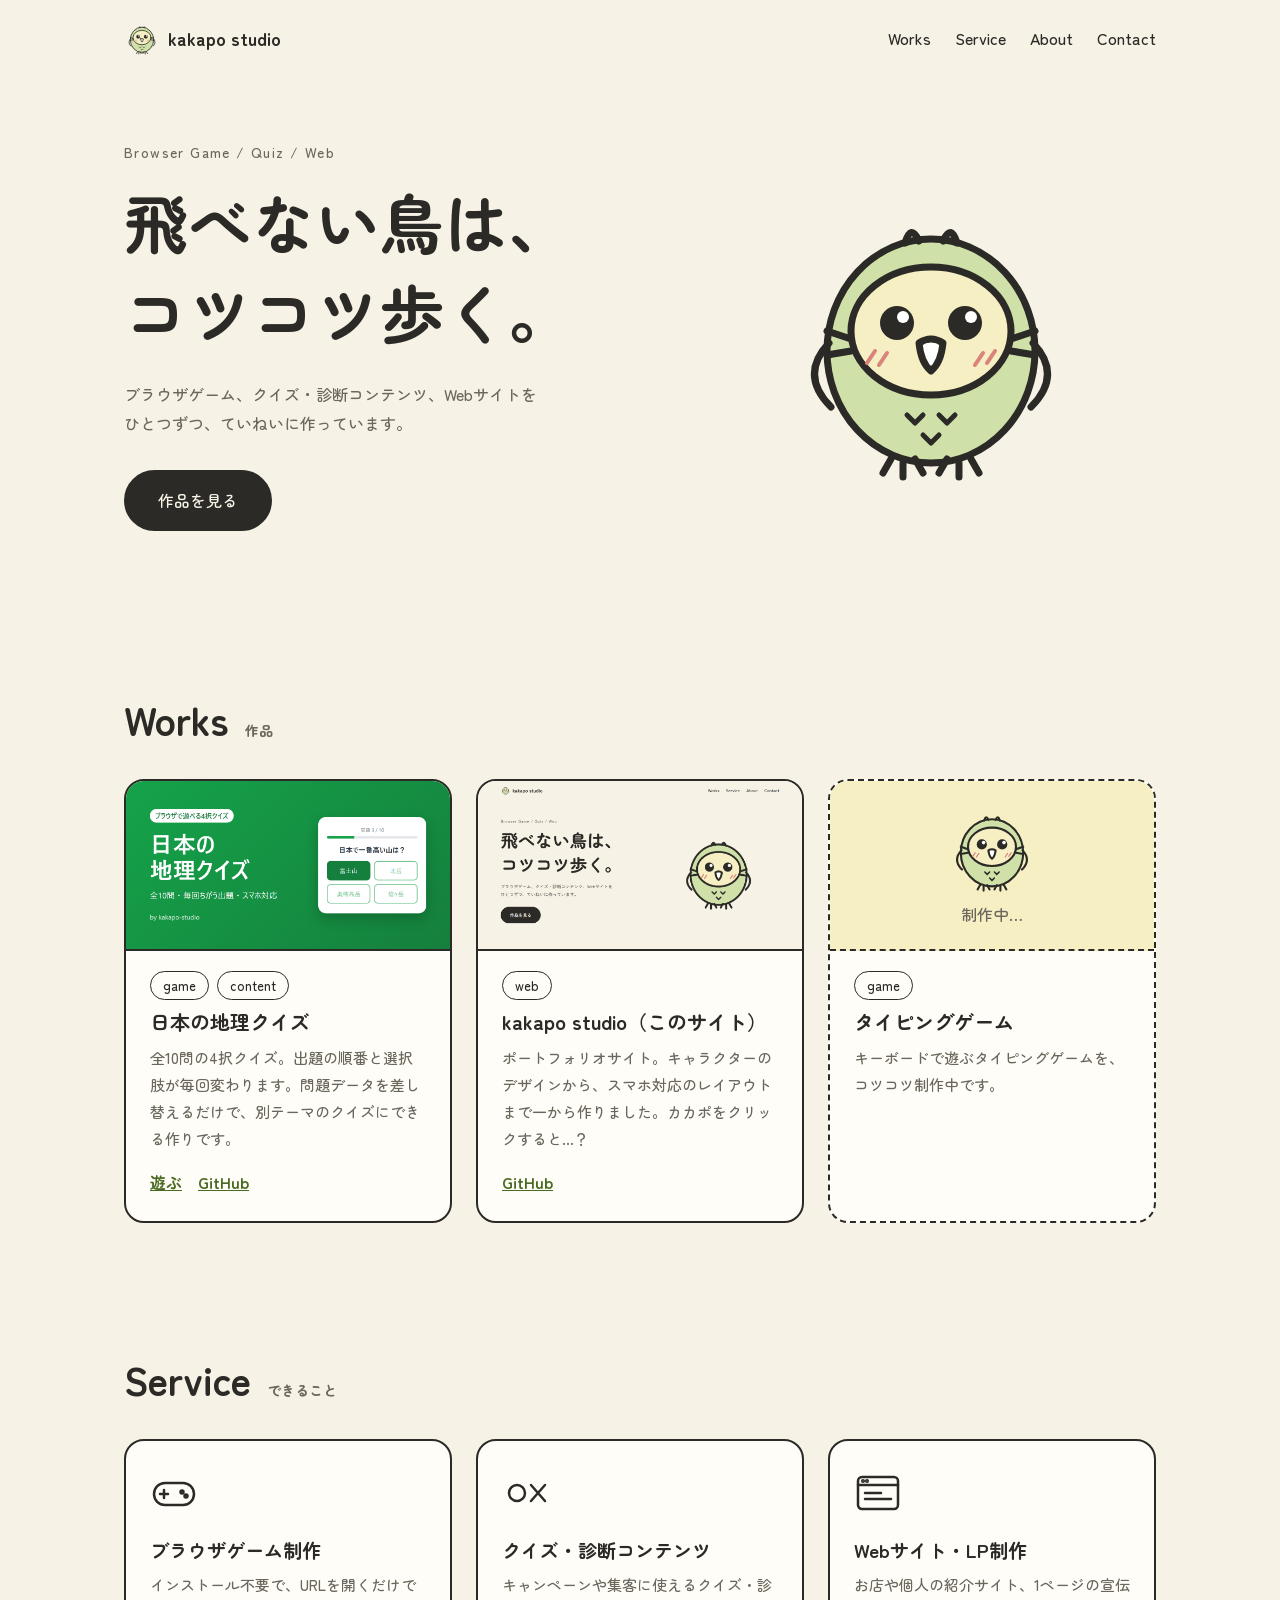
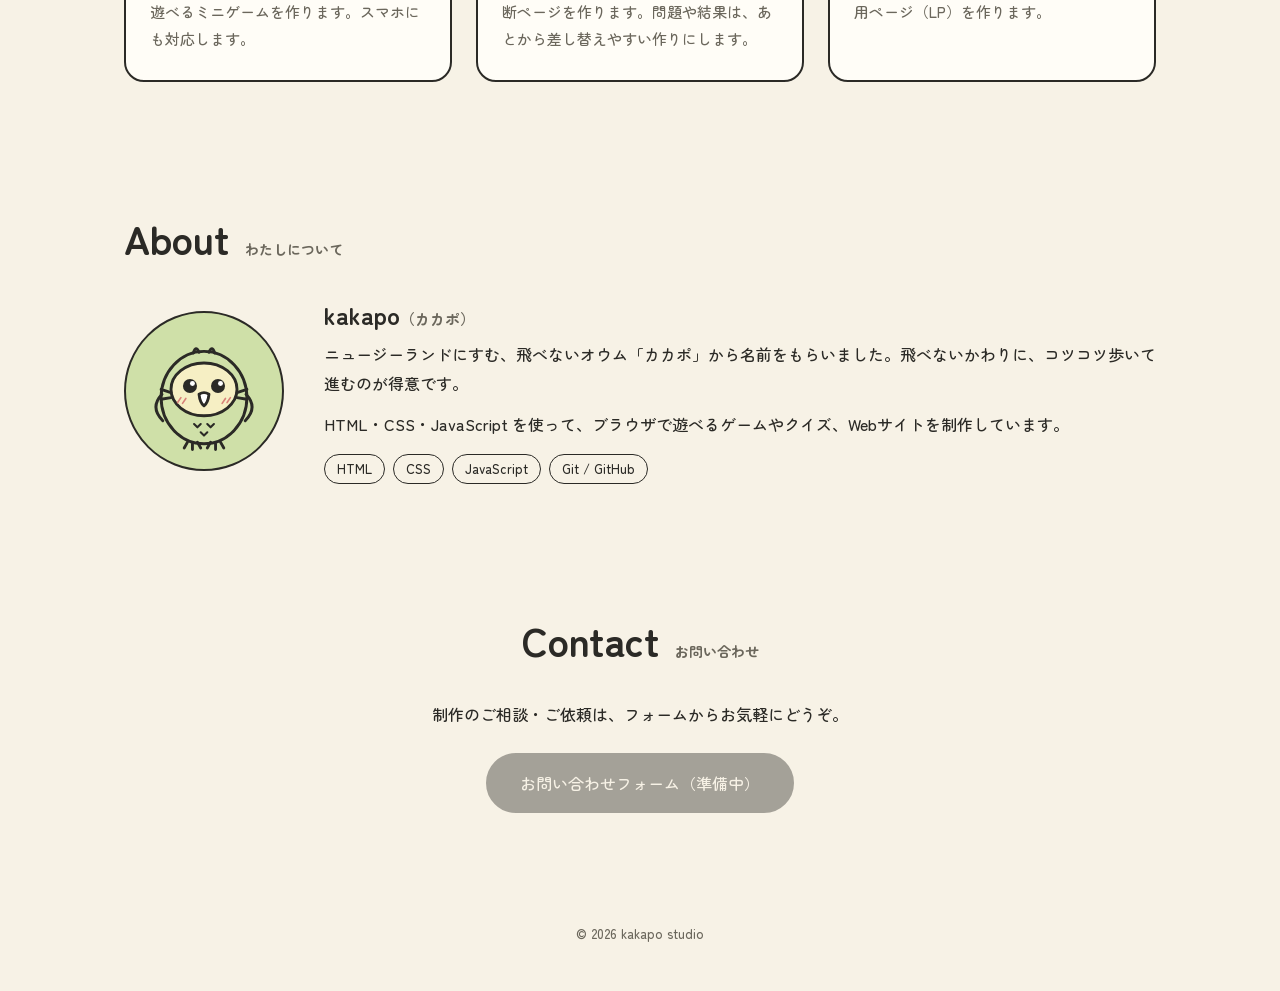
==== index.html @ b0adf8ca "ポートフォリオサイトを作成" ====
<!DOCTYPE html>
<html lang="ja">
<head>
  <meta charset="UTF-8">
  <meta name="viewport" content="width=device-width, initial-scale=1.0">
  <title>kakapo studio | ブラウザゲーム・クイズ・Webサイト制作</title>
  <meta name="description" content="飛べない鳥は、コツコツ歩く。ブラウザゲーム、クイズ・診断コンテンツ、Webサイトを制作する kakapo のポートフォリオです。">
  <link rel="icon" href="favicon.svg" type="image/svg+xml">

  <!-- フォント（Google Fonts・無料） -->
  <link rel="preconnect" href="https://fonts.googleapis.com">
  <link rel="preconnect" href="https://fonts.gstatic.com" crossorigin>
  <link href="https://fonts.googleapis.com/css2?family=Zen+Maru+Gothic:wght@500;700&display=swap" rel="stylesheet">

  <link rel="stylesheet" href="style.css">
</head>
<body>

  <!-- ===== ヘッダー ===== -->
  <header class="site-header">
    <a class="logo" href="#top">
      <img src="images/kakapo.svg" alt="" width="36" height="36">
      <span>kakapo studio</span>
    </a>
    <nav class="nav">
      <a href="#works">Works</a>
      <a href="#service">Service</a>
      <a href="#about">About</a>
      <a href="#contact">Contact</a>
    </nav>
  </header>

  <main>

    <!-- ===== トップ ===== -->
    <section class="hero" id="top">
      <div class="hero-text">
        <p class="hero-label">Browser Game / Quiz / Web</p>
        <h1>飛べない鳥は、<br>コツコツ歩く。</h1>
        <p class="hero-lead">ブラウザゲーム、クイズ・診断コンテンツ、Webサイトを<br class="pc-only">ひとつずつ、ていねいに作っています。</p>
        <a class="button" href="#works">作品を見る</a>
      </div>

      <div class="hero-kakapo">
        <p class="bubble" id="bubble" aria-live="polite"></p>
        <button class="kakapo-button" id="kakapo" type="button" aria-label="カカポをつつく">
          <svg viewBox="0 0 160 160" aria-hidden="true">
            <ellipse cx="80" cy="88" rx="52" ry="56" fill="#cfe0a8"/>
            <ellipse cx="80" cy="78" rx="40" ry="32" fill="#f6efc4"/>
            <path d="M74 84 Q80 80 86 84 Q85 94 80 98 Q75 94 74 84 Z" fill="#ffffff"/>
            <g fill="none" stroke="#2b2a26" stroke-width="3.5" stroke-linecap="round" stroke-linejoin="round">
              <path d="M60 142 l-4 7 M66 144 v7 M72 142 l4 7 M88 142 l-4 7 M94 144 v7 M100 142 l4 7"/>
              <ellipse cx="80" cy="88" rx="52" ry="56"/>
              <path d="M29 84 Q14 100 30 116 M131 84 Q146 100 130 116"/>
              <path d="M67 34 Q70 24 74 33 M86 33 Q90 24 93 34"/>
              <ellipse cx="80" cy="78" rx="40" ry="32"/>
              <path d="M40 82 L28 78 M40 88 L28 90 M120 82 L132 78 M120 88 L132 90"/>
              <path d="M74 84 Q80 80 86 84 Q85 94 80 98 Q75 94 74 84 Z"/>
              <path d="M68 120 l4 4 l4 -4 M84 120 l4 4 l4 -4 M76 130 l4 4 l4 -4" stroke-width="2.5"/>
              <path d="M48 94 l4 -6 M54 95 l4 -6 M102 95 l4 -6 M108 94 l4 -6" stroke="#d9837a" stroke-width="2"/>
            </g>
            <g class="eyes">
              <circle cx="63" cy="74" r="8.5" fill="#2b2a26"/>
              <circle cx="97" cy="74" r="8.5" fill="#2b2a26"/>
              <circle cx="66" cy="71" r="3" fill="#ffffff"/>
              <circle cx="100" cy="71" r="3" fill="#ffffff"/>
            </g>
          </svg>
        </button>
      </div>
    </section>

    <!-- ===== 作品 ===== -->
    <section class="section" id="works">
      <h2 class="section-title">Works<span>作品</span></h2>

      <div class="works-grid">

        <article class="work-card">
          <a class="work-thumb" href="https://kakapo-studio.github.io/quiz-game/">
            <img src="images/works/quiz-game.png" alt="日本の地理クイズの紹介画像" width="1200" height="630" loading="lazy">
          </a>
          <div class="work-body">
            <ul class="tags">
              <li>game</li>
              <li>content</li>
            </ul>
            <h3>日本の地理クイズ</h3>
            <p>全10問の4択クイズ。出題の順番と選択肢が毎回変わります。問題データを差し替えるだけで、別テーマのクイズにできる作りです。</p>
            <div class="work-links">
              <a href="https://kakapo-studio.github.io/quiz-game/">遊ぶ</a>
              <a href="https://github.com/kakapo-studio/quiz-game">GitHub</a>
            </div>
          </div>
        </article>

        <article class="work-card">
          <a class="work-thumb" href="#top">
            <img src="images/works/portfolio.png" alt="kakapo studio のトップページ" width="1200" height="630" loading="lazy">
          </a>
          <div class="work-body">
            <ul class="tags">
              <li>web</li>
            </ul>
            <h3>kakapo studio（このサイト）</h3>
            <p>ポートフォリオサイト。キャラクターのデザインから、スマホ対応のレイアウトまで一から作りました。カカポをクリックすると…？</p>
            <div class="work-links">
              <a href="https://github.com/kakapo-studio/kakapo-studio.github.io">GitHub</a>
            </div>
          </div>
        </article>

        <article class="work-card is-soon">
          <div class="work-thumb soon-thumb">
            <img src="images/kakapo.svg" alt="" width="96" height="96">
            <p>制作中…</p>
          </div>
          <div class="work-body">
            <ul class="tags">
              <li>game</li>
            </ul>
            <h3>タイピングゲーム</h3>
            <p>キーボードで遊ぶタイピングゲームを、コツコツ制作中です。</p>
          </div>
        </article>

      </div>
    </section>

    <!-- ===== できること ===== -->
    <section class="section" id="service">
      <h2 class="section-title">Service<span>できること</span></h2>

      <div class="service-grid">
        <div class="service-card">
          <svg class="service-icon" viewBox="0 0 48 48" aria-hidden="true">
            <rect x="4" y="14" width="40" height="22" rx="11"/>
            <path d="M14 21 v8 M10 25 h8"/>
            <circle cx="32" cy="23" r="1.5"/>
            <circle cx="36" cy="27" r="1.5"/>
          </svg>
          <h3>ブラウザゲーム制作</h3>
          <p>インストール不要で、URLを開くだけで遊べるミニゲームを作ります。スマホにも対応します。</p>
        </div>

        <div class="service-card">
          <svg class="service-icon" viewBox="0 0 48 48" aria-hidden="true">
            <circle cx="15" cy="24" r="8"/>
            <path d="M29 16 l14 16 M43 16 l-14 16"/>
          </svg>
          <h3>クイズ・診断コンテンツ</h3>
          <p>キャンペーンや集客に使えるクイズ・診断ページを作ります。問題や結果は、あとから差し替えやすい作りにします。</p>
        </div>

        <div class="service-card">
          <svg class="service-icon" viewBox="0 0 48 48" aria-hidden="true">
            <rect x="4" y="8" width="40" height="32" rx="4"/>
            <path d="M4 16 h40"/>
            <circle cx="9" cy="12" r="0.8"/>
            <circle cx="13" cy="12" r="0.8"/>
            <path d="M11 24 h16 M11 30 h26"/>
          </svg>
          <h3>Webサイト・LP制作</h3>
          <p>お店や個人の紹介サイト、1ページの宣伝用ページ（LP）を作ります。</p>
        </div>
      </div>
    </section>

    <!-- ===== 自己紹介 ===== -->
    <section class="section" id="about">
      <h2 class="section-title">About<span>わたしについて</span></h2>

      <div class="about">
        <img class="about-icon" src="images/kakapo.svg" alt="kakapo のアイコン" width="160" height="160">
        <div class="about-text">
          <h3>kakapo<span>（カカポ）</span></h3>
          <p>ニュージーランドにすむ、飛べないオウム「カカポ」から名前をもらいました。飛べないかわりに、コツコツ歩いて進むのが得意です。</p>
          <p>HTML・CSS・JavaScript を使って、ブラウザで遊べるゲームやクイズ、Webサイトを制作しています。</p>
          <ul class="skills">
            <li>HTML</li>
            <li>CSS</li>
            <li>JavaScript</li>
            <li>Git / GitHub</li>
          </ul>
        </div>
      </div>
    </section>

    <!-- ===== お問い合わせ ===== -->
    <section class="section contact" id="contact">
      <h2 class="section-title">Contact<span>お問い合わせ</span></h2>
      <p>制作のご相談・ご依頼は、フォームからお気軽にどうぞ。</p>
      <!-- Google フォームの URL ができたら、href="" の中に入れる -->
      <a class="button is-disabled" href="" aria-disabled="true">お問い合わせフォーム（準備中）</a>
    </section>

  </main>

  <footer class="site-footer">
    <p>&copy; 2026 kakapo studio</p>
  </footer>

  <script src="script.js"></script>
</body>
</html>
---- style.css ----
/* ===== 色やサイズの「変数」 ===== */
/* ここを変えると、サイト全体の色がまとめて変わります */
:root {
  --ink: #2b2a26;        /* 文字・線（カカポの線と同じ色） */
  --muted: #6b675c;      /* 少し薄い文字 */
  --bg: #f7f2e6;         /* 背景（生成り） */
  --card: #fffdf7;       /* カードの背景 */
  --green: #cfe0a8;      /* カカポの体の色 */
  --yellow: #f6efc4;     /* カカポの顔の色 */
  --accent: #4a6b22;     /* リンクなどに使う濃い苔色 */
  --radius: 20px;
}

/* ===== 全体の設定 ===== */
* {
  box-sizing: border-box;
}

html {
  scroll-behavior: smooth; /* ページ内リンクで、するっとスクロール */
}

body {
  margin: 0;
  background: var(--bg);
  color: var(--ink);
  font-family: "Zen Maru Gothic", "Yu Gothic UI", "Meiryo", sans-serif;
  font-weight: 500;
  line-height: 1.8;
}

img {
  max-width: 100%;
  height: auto;
}

a {
  color: inherit;
}

h1,
h2,
h3 {
  font-weight: 700;
  line-height: 1.4;
}

/* ===== ボタン ===== */
.button {
  display: inline-block;
  padding: 14px 32px;
  color: var(--bg);
  background: var(--ink);
  border: 2px solid var(--ink);
  border-radius: 999px;
  text-decoration: none;
  transition: transform 0.2s ease, background 0.2s ease, color 0.2s ease;
}

.button:hover {
  color: var(--ink);
  background: transparent;
  transform: translateY(-2px);
}

.button.is-disabled {
  pointer-events: none;
  opacity: 0.4;
}

/* ===== ヘッダー ===== */
.site-header {
  display: flex;
  justify-content: space-between;
  align-items: center;
  gap: 16px;
  max-width: 1080px;
  margin: 0 auto;
  padding: 20px 24px;
}

.logo {
  display: flex;
  align-items: center;
  gap: 8px;
  font-size: 18px;
  font-weight: 700;
  text-decoration: none;
}

.nav {
  display: flex;
  gap: 24px;
}

.nav a {
  text-decoration: none;
}

.nav a:hover {
  color: var(--accent);
  text-decoration: underline;
  text-underline-offset: 6px;
}

/* ===== トップ ===== */
.hero {
  display: grid;
  grid-template-columns: 1.2fr 1fr;
  align-items: center;
  gap: 40px;
  max-width: 1080px;
  margin: 0 auto;
  padding: 64px 24px 96px;
}

.hero-label {
  margin: 0 0 12px;
  font-size: 14px;
  letter-spacing: 0.1em;
  color: var(--muted);
}

.hero h1 {
  margin: 0 0 24px;
  font-size: clamp(36px, 6vw, 64px);
}

.hero-lead {
  margin: 0 0 32px;
  color: var(--muted);
}

.hero-kakapo {
  position: relative;
  display: flex;
  justify-content: center;
}

/* カカポのボタン（押せるけど、ボタンらしい見た目は消す） */
.kakapo-button {
  width: min(320px, 70vw);
  padding: 0;
  background: none;
  border: none;
  cursor: pointer;
  animation: float 3s ease-in-out infinite;
}

.kakapo-button svg {
  display: block;
  width: 100%;
  height: auto;
}

/* ゆらゆら浮かぶ動き */
@keyframes float {
  0%, 100% { transform: translateY(0); }
  50% { transform: translateY(-8px); }
}

/* まばたき */
.eyes {
  transform-box: fill-box;
  transform-origin: center;
  animation: blink 4s infinite;
}

@keyframes blink {
  0%, 94%, 100% { transform: scaleY(1); }
  97% { transform: scaleY(0.1); }
}

/* クリックしたときのジャンプ */
.kakapo-button.hop {
  animation: hop 0.5s ease;
}

@keyframes hop {
  0%, 100% { transform: translateY(0); }
  40% { transform: translateY(-28px) rotate(-4deg); }
}

/* ふきだし */
.bubble {
  position: absolute;
  top: -8px;
  right: 8%;
  margin: 0;
  padding: 8px 16px;
  background: var(--card);
  border: 2px solid var(--ink);
  border-radius: 999px;
  opacity: 0;
  transform: translateY(8px);
  transition: opacity 0.2s ease, transform 0.2s ease;
  pointer-events: none;
}

.bubble.show {
  opacity: 1;
  transform: translateY(0);
}

/* ===== セクション共通 ===== */
.section {
  max-width: 1080px;
  margin: 0 auto;
  padding: 64px 24px;
}

.section-title {
  display: flex;
  align-items: baseline;
  gap: 16px;
  margin: 0 0 32px;
  font-size: 40px;
}

.section-title span {
  font-size: 14px;
  color: var(--muted);
}

/* ===== 作品 ===== */
.works-grid {
  display: grid;
  grid-template-columns: repeat(auto-fill, minmax(300px, 1fr));
  gap: 24px;
}

.work-card {
  display: flex;
  flex-direction: column;
  overflow: hidden;
  background: var(--card);
  border: 2px solid var(--ink);
  border-radius: var(--radius);
}

.work-thumb {
  display: block;
  aspect-ratio: 1200 / 630;
  overflow: hidden;
  border-bottom: 2px solid var(--ink);
}

.work-thumb img {
  display: block;
  width: 100%;
  height: 100%;
  object-fit: cover;
  transition: transform 0.3s ease;
}

a.work-thumb:hover img {
  transform: scale(1.04);
}

.work-body {
  padding: 20px 24px 24px;
}

.work-body h3 {
  margin: 8px 0;
  font-size: 20px;
}

.work-body p {
  margin: 0 0 16px;
  font-size: 15px;
  color: var(--muted);
}

.tags,
.skills {
  display: flex;
  flex-wrap: wrap;
  gap: 8px;
  margin: 0;
  padding: 0;
  list-style: none;
}

.tags li,
.skills li {
  padding: 2px 12px;
  font-size: 13px;
  border: 1.5px solid var(--ink);
  border-radius: 999px;
}

.work-links {
  display: flex;
  gap: 16px;
}

.work-links a {
  color: var(--accent);
  font-weight: 700;
}

/* 制作中のカード */
.work-card.is-soon {
  border-style: dashed;
}

.soon-thumb {
  display: flex;
  flex-direction: column;
  justify-content: center;
  align-items: center;
  background: var(--yellow);
  border-bottom-style: dashed;
}

.soon-thumb img {
  width: 96px;
  height: 96px;
  animation: float 3s ease-in-out infinite;
}

.soon-thumb p {
  margin: 4px 0 0;
  color: var(--muted);
}

/* ===== できること ===== */
.service-grid {
  display: grid;
  grid-template-columns: repeat(auto-fit, minmax(240px, 1fr));
  gap: 24px;
}

.service-card {
  padding: 28px 24px;
  background: var(--card);
  border: 2px solid var(--ink);
  border-radius: var(--radius);
}

.service-icon {
  width: 48px;
  height: 48px;
  fill: none;
  stroke: var(--ink);
  stroke-width: 2.5;
  stroke-linecap: round;
  stroke-linejoin: round;
}

.service-card h3 {
  margin: 12px 0 8px;
  font-size: 19px;
}

.service-card p {
  margin: 0;
  font-size: 15px;
  color: var(--muted);
}

/* ===== 自己紹介 ===== */
.about {
  display: flex;
  align-items: center;
  gap: 40px;
}

.about-icon {
  flex-shrink: 0;
  width: 160px;
  height: 160px;
  padding: 12px;
  background: var(--green);
  border: 2px solid var(--ink);
  border-radius: 50%;
}

.about-text h3 {
  margin: 0 0 8px;
  font-size: 24px;
}

.about-text h3 span {
  font-size: 15px;
  color: var(--muted);
}

.about-text p {
  margin: 0 0 12px;
}

.skills {
  margin-top: 16px;
}

/* ===== お問い合わせ ===== */
.contact {
  text-align: center;
}

.contact .section-title {
  justify-content: center;
}

.contact p {
  margin: 0 0 24px;
}

/* ===== フッター ===== */
.site-footer {
  padding: 32px 24px;
  text-align: center;
  font-size: 13px;
  color: var(--muted);
}

/* ===== スマホ（幅 720px 以下）のとき ===== */
@media (max-width: 720px) {
  .site-header {
    flex-direction: column;
    gap: 8px;
  }

  .nav {
    gap: 20px;
    font-size: 15px;
  }

  .hero {
    grid-template-columns: 1fr;
    padding: 32px 24px 64px;
    text-align: center;
  }

  .hero-kakapo {
    order: -1; /* スマホではカカポを文字より上に */
  }

  .kakapo-button {
    width: min(200px, 55vw);
  }

  .pc-only {
    display: none;
  }

  .section-title {
    font-size: 32px;
  }

  .about {
    flex-direction: column;
    text-align: center;
  }

  .skills {
    justify-content: center;
  }
}

/* 動きを減らす設定の人には、アニメーションを止める */
@media (prefers-reduced-motion: reduce) {
  *,
  *::before,
  *::after {
    animation: none !important;
    transition: none !important;
  }

  html {
    scroll-behavior: auto;
  }
}
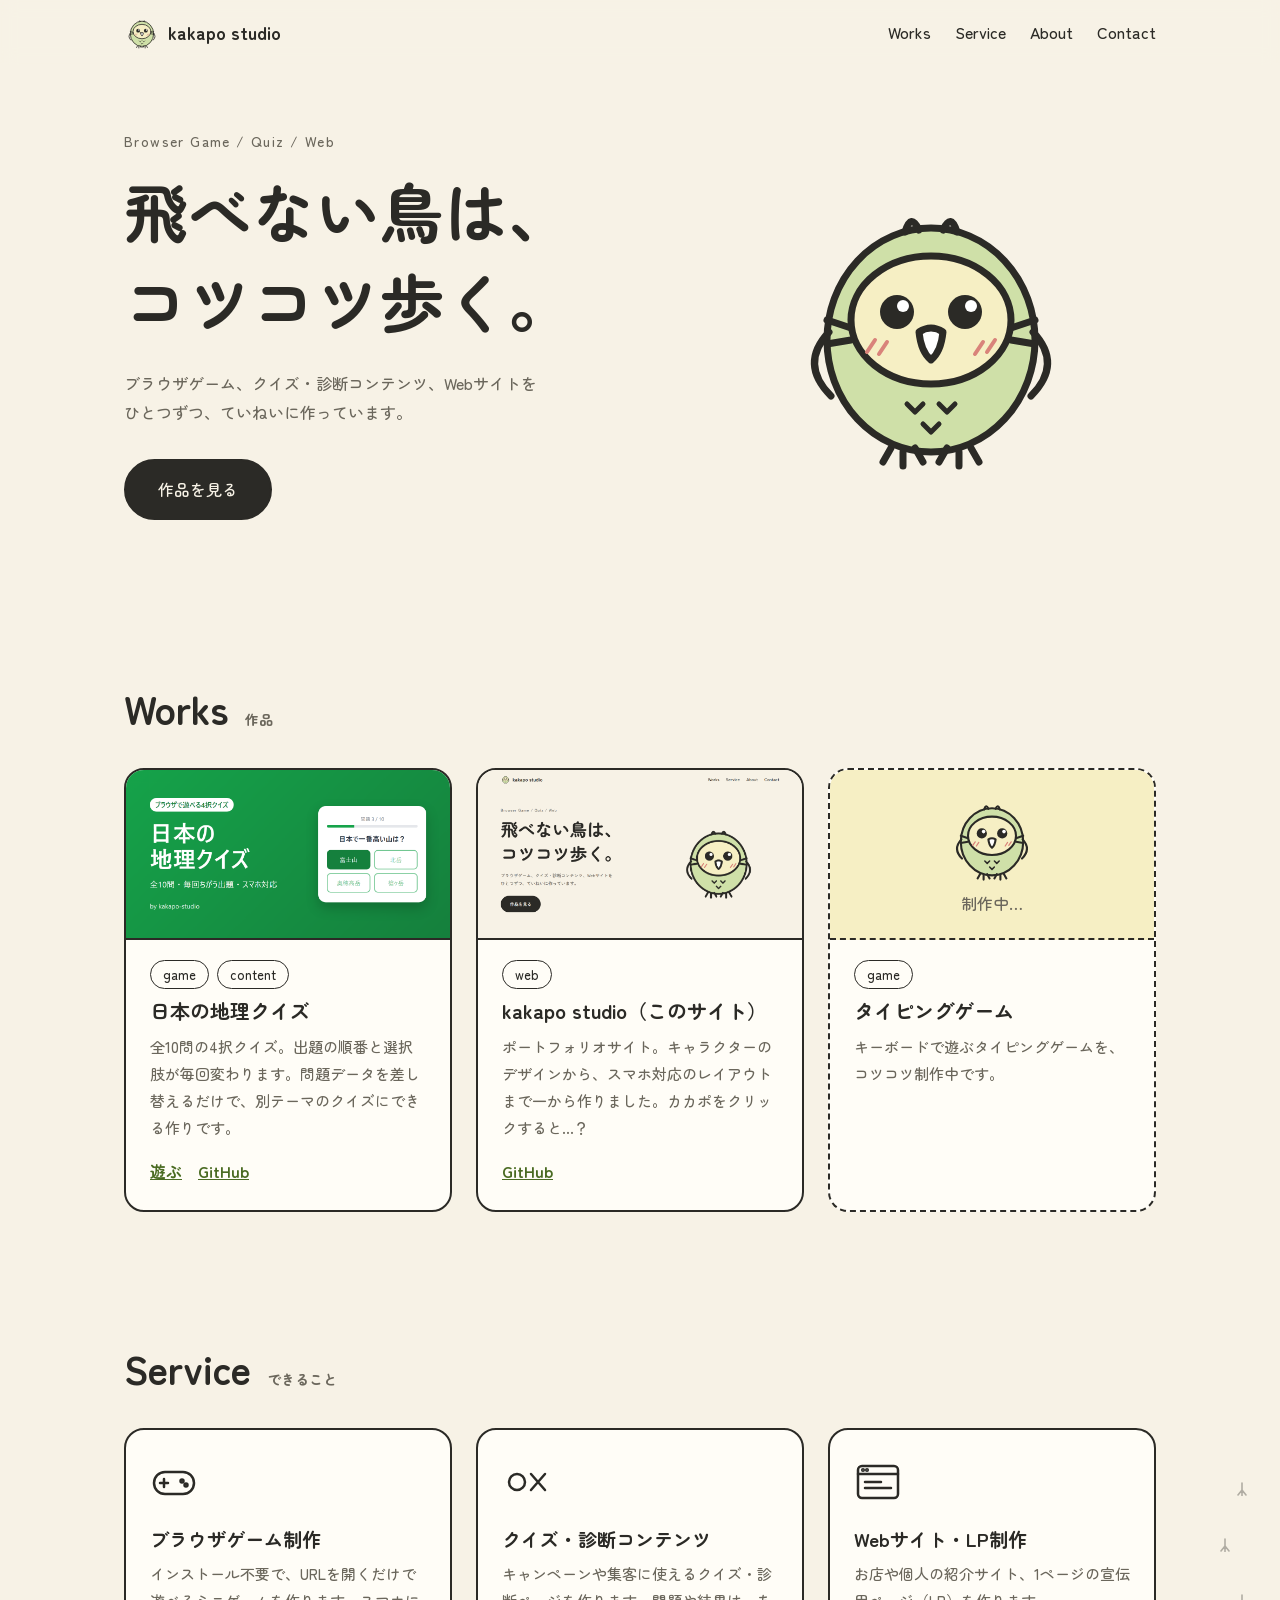
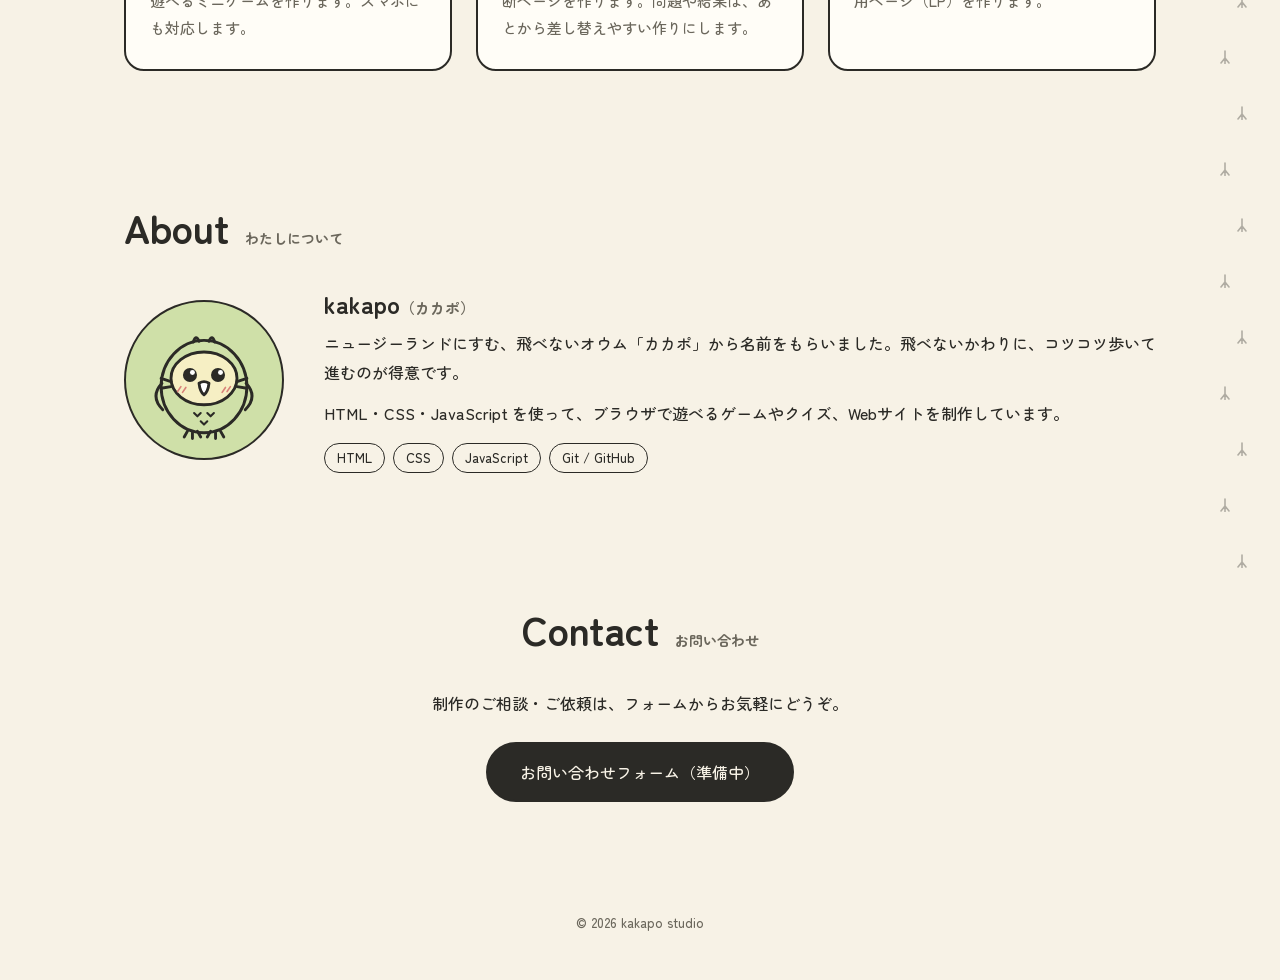
==== commit 34315842: "ポートフォリオサイトを作成" ====
--- a/index.html
+++ b/index.html
@@ -7,6 +7,14 @@
   <meta name="description" content="飛べない鳥は、コツコツ歩く。ブラウザゲーム、クイズ・診断コンテンツ、Webサイトを制作する kakapo のポートフォリオです。">
   <link rel="icon" href="favicon.svg" type="image/svg+xml">
 
+  <!-- OGP（SNSでURLを共有したときの表示） -->
+  <meta property="og:type" content="website">
+  <meta property="og:title" content="kakapo studio">
+  <meta property="og:description" content="飛べない鳥は、コツコツ歩く。ブラウザゲーム、クイズ・診断コンテンツ、Webサイトを制作しています。">
+  <meta property="og:url" content="https://kakapo-studio.github.io/">
+  <meta property="og:image" content="https://kakapo-studio.github.io/images/ogp.png">
+  <meta name="twitter:card" content="summary_large_image">
+
   <!-- フォント（Google Fonts・無料） -->
   <link rel="preconnect" href="https://fonts.googleapis.com">
   <link rel="preconnect" href="https://fonts.gstatic.com" crossorigin>
@@ -16,8 +24,8 @@
 </head>
 <body>
 
-  <!-- ===== ヘッダー ===== -->
-  <header class="site-header">
+  <!-- ===== ヘッダー（画面の上に固定） ===== -->
+  <header class="site-header" id="header">
     <a class="logo" href="#top">
       <img src="images/kakapo.svg" alt="" width="36" height="36">
       <span>kakapo studio</span>
@@ -71,12 +79,14 @@
     </section>
 
     <!-- ===== 作品 ===== -->
+    <!-- class="reveal" が付いたものは、スクロールで見えたときにふわっと現れる -->
+    <!-- style="--delay: 0.1s" は、現れるまでの待ち時間（時間差をつけるため） -->
     <section class="section" id="works">
-      <h2 class="section-title">Works<span>作品</span></h2>
+      <h2 class="section-title reveal">Works<span>作品</span></h2>
 
       <div class="works-grid">
 
-        <article class="work-card">
+        <article class="work-card reveal">
           <a class="work-thumb" href="https://kakapo-studio.github.io/quiz-game/">
             <img src="images/works/quiz-game.png" alt="日本の地理クイズの紹介画像" width="1200" height="630" loading="lazy">
           </a>
@@ -94,7 +104,7 @@
           </div>
         </article>
 
-        <article class="work-card">
+        <article class="work-card reveal" style="--delay: 0.1s">
           <a class="work-thumb" href="#top">
             <img src="images/works/portfolio.png" alt="kakapo studio のトップページ" width="1200" height="630" loading="lazy">
           </a>
@@ -110,7 +120,7 @@
           </div>
         </article>
 
-        <article class="work-card is-soon">
+        <article class="work-card is-soon reveal" style="--delay: 0.2s">
           <div class="work-thumb soon-thumb">
             <img src="images/kakapo.svg" alt="" width="96" height="96">
             <p>制作中…</p>
@@ -129,10 +139,10 @@
 
     <!-- ===== できること ===== -->
     <section class="section" id="service">
-      <h2 class="section-title">Service<span>できること</span></h2>
+      <h2 class="section-title reveal">Service<span>できること</span></h2>
 
       <div class="service-grid">
-        <div class="service-card">
+        <div class="service-card reveal">
           <svg class="service-icon" viewBox="0 0 48 48" aria-hidden="true">
             <rect x="4" y="14" width="40" height="22" rx="11"/>
             <path d="M14 21 v8 M10 25 h8"/>
@@ -143,7 +153,7 @@
           <p>インストール不要で、URLを開くだけで遊べるミニゲームを作ります。スマホにも対応します。</p>
         </div>
 
-        <div class="service-card">
+        <div class="service-card reveal" style="--delay: 0.1s">
           <svg class="service-icon" viewBox="0 0 48 48" aria-hidden="true">
             <circle cx="15" cy="24" r="8"/>
             <path d="M29 16 l14 16 M43 16 l-14 16"/>
@@ -152,7 +162,7 @@
           <p>キャンペーンや集客に使えるクイズ・診断ページを作ります。問題や結果は、あとから差し替えやすい作りにします。</p>
         </div>
 
-        <div class="service-card">
+        <div class="service-card reveal" style="--delay: 0.2s">
           <svg class="service-icon" viewBox="0 0 48 48" aria-hidden="true">
             <rect x="4" y="8" width="40" height="32" rx="4"/>
             <path d="M4 16 h40"/>
@@ -168,9 +178,9 @@
 
     <!-- ===== 自己紹介 ===== -->
     <section class="section" id="about">
-      <h2 class="section-title">About<span>わたしについて</span></h2>
-
-      <div class="about">
+      <h2 class="section-title reveal">About<span>わたしについて</span></h2>
+
+      <div class="about reveal">
         <img class="about-icon" src="images/kakapo.svg" alt="kakapo のアイコン" width="160" height="160">
         <div class="about-text">
           <h3>kakapo<span>（カカポ）</span></h3>
@@ -188,10 +198,10 @@
 
     <!-- ===== お問い合わせ ===== -->
     <section class="section contact" id="contact">
-      <h2 class="section-title">Contact<span>お問い合わせ</span></h2>
-      <p>制作のご相談・ご依頼は、フォームからお気軽にどうぞ。</p>
+      <h2 class="section-title reveal">Contact<span>お問い合わせ</span></h2>
+      <p class="reveal" style="--delay: 0.1s">制作のご相談・ご依頼は、フォームからお気軽にどうぞ。</p>
       <!-- Google フォームの URL ができたら、href="" の中に入れる -->
-      <a class="button is-disabled" href="" aria-disabled="true">お問い合わせフォーム（準備中）</a>
+      <a class="button is-disabled reveal" style="--delay: 0.2s" href="" aria-disabled="true">お問い合わせフォーム（準備中）</a>
     </section>
 
   </main>
@@ -200,6 +210,11 @@
     <p>&copy; 2026 kakapo studio</p>
   </footer>
 
+  <!-- ===== スクロールで歩くカカポと足跡（飾りなので読み上げない） ===== -->
+  <div class="walk-track" id="walkTrack" aria-hidden="true">
+    <img class="walker" id="walker" src="images/kakapo.svg" alt="" width="44" height="44">
+  </div>
+
   <script src="script.js"></script>
 </body>
 </html>
--- a/style.css
+++ b/style.css
@@ -9,6 +9,7 @@
   --yellow: #f6efc4;     /* カカポの顔の色 */
   --accent: #4a6b22;     /* リンクなどに使う濃い苔色 */
   --radius: 20px;
+  --ease: cubic-bezier(0.4, 0.4, 0, 1); /* 速く動き出して、ゆっくり止まる動き */
 }
 
 /* ===== 全体の設定 ===== */
@@ -21,6 +22,7 @@
 }
 
 body {
+  position: relative; /* 歩くカカポの通り道（walk-track）の基準にする */
   margin: 0;
   background: var(--bg);
   color: var(--ink);
@@ -68,15 +70,31 @@
   opacity: 0.4;
 }
 
-/* ===== ヘッダー ===== */
+/* ===== ヘッダー（画面の上に固定） ===== */
 .site-header {
+  position: sticky; /* スクロールしても、画面の上にくっついて残る */
+  top: 0;
+  z-index: 20;
   display: flex;
   justify-content: space-between;
   align-items: center;
   gap: 16px;
-  max-width: 1080px;
-  margin: 0 auto;
-  padding: 20px 24px;
+  /* 背景は画面いっぱい、中身は 1080px の幅にそろえる */
+  padding: 14px max(24px, calc((100% - 1080px) / 2 + 24px));
+  background: rgba(247, 242, 230, 0.85);
+  backdrop-filter: blur(8px); /* 後ろをすりガラスのようにぼかす */
+  border-bottom: 1.5px solid transparent;
+  transition: border-color 0.3s var(--ease);
+}
+
+/* 少しスクロールしたら、下に線を出す（JS で is-scrolled を付ける） */
+.site-header.is-scrolled {
+  border-bottom-color: var(--ink);
+}
+
+/* 固定ヘッダーに見出しが隠れないように、ジャンプ先を少し下にずらす */
+section {
+  scroll-margin-top: 72px;
 }
 
 .logo {
@@ -202,6 +220,45 @@
   transform: translateY(0);
 }
 
+/* ===== ページを開いたときに、トップが順番に現れる ===== */
+.hero-text > *,
+.hero-kakapo {
+  opacity: 0;
+  animation: fade-up 0.9s var(--ease) forwards;
+}
+
+.hero-text > :nth-child(1) { animation-delay: 0.1s; }
+.hero-text > :nth-child(2) { animation-delay: 0.25s; }
+.hero-text > :nth-child(3) { animation-delay: 0.4s; }
+.hero-text > :nth-child(4) { animation-delay: 0.55s; }
+.hero-kakapo { animation-delay: 0.7s; }
+
+@keyframes fade-up {
+  from {
+    opacity: 0;
+    transform: translateY(24px);
+  }
+  to {
+    opacity: 1;
+    transform: translateY(0);
+  }
+}
+
+/* ===== スクロールで、ふわっと現れる ===== */
+/* 最初は透明で少し下。JS が is-visible を付けると、元の位置に現れる */
+.reveal {
+  opacity: 0;
+  transform: translateY(32px);
+  transition:
+    opacity 0.8s var(--ease) var(--delay, 0s),
+    transform 0.8s var(--ease) var(--delay, 0s);
+}
+
+.reveal.is-visible {
+  opacity: 1;
+  transform: translateY(0);
+}
+
 /* ===== セクション共通 ===== */
 .section {
   max-width: 1080px;
@@ -416,16 +473,86 @@
   color: var(--muted);
 }
 
+/* ===== スクロールで歩くカカポと足跡 ===== */
+/* ページの右はしに、上から下まで続く「通り道」 */
+.walk-track {
+  position: absolute;
+  top: 0;
+  bottom: 0;
+  right: 24px;
+  width: 44px;
+  z-index: 10;
+  pointer-events: none; /* クリックのじゃまをしない */
+}
+
+.walker {
+  position: absolute;
+  left: 0;
+  width: 44px;
+  height: 44px;
+  opacity: 0;
+  transition: opacity 0.4s var(--ease);
+}
+
+/* トップ画面を過ぎたら出てくる */
+.walker.is-out {
+  opacity: 1;
+}
+
+/* スクロールしている間だけ、よちよち左右にゆれる */
+.walker.is-walking {
+  animation: waddle 0.36s ease-in-out infinite;
+}
+
+@keyframes waddle {
+  0%, 100% { transform: rotate(-8deg); }
+  50% { transform: rotate(8deg); }
+}
+
+/* 足跡（JS で1つずつ置いていく） */
+.footprint {
+  position: absolute;
+  width: 12px;
+  height: 14px;
+  animation: footprint-in 0.4s var(--ease);
+}
+
+@keyframes footprint-in {
+  from {
+    opacity: 0;
+    transform: scale(0.4);
+  }
+}
+
+/* ===== 右の余白が狭い画面（幅 1180px 以下）のとき ===== */
+/* カカポを小さくして、画面の右はしに「カカポ専用の通り道」を空ける */
+@media (max-width: 1180px) {
+  .walk-track {
+    right: 4px;
+    width: 28px;
+  }
+
+  .walker {
+    width: 28px;
+    height: 28px;
+  }
+
+  /* 左右の余白を広げて、カードが通り道にかからないようにする */
+  .section {
+    padding-left: 40px;
+    padding-right: 40px;
+  }
+}
+
 /* ===== スマホ（幅 720px 以下）のとき ===== */
 @media (max-width: 720px) {
   .site-header {
-    flex-direction: column;
-    gap: 8px;
+    padding: 10px 16px;
   }
 
   .nav {
-    gap: 20px;
-    font-size: 15px;
+    gap: 14px;
+    font-size: 14px;
   }
 
   .hero {
@@ -457,6 +584,14 @@
 
   .skills {
     justify-content: center;
+  }
+}
+
+/* ===== とても狭いスマホ（幅 480px 以下）のとき ===== */
+@media (max-width: 480px) {
+  /* ロゴの文字を隠して、カカポのアイコンだけにする（メニューを1行に収めるため） */
+  .logo span {
+    display: none;
   }
 }
 
@@ -472,4 +607,17 @@
   html {
     scroll-behavior: auto;
   }
-}
+
+  /* 最初から全部見えている状態にする */
+  .hero-text > *,
+  .hero-kakapo,
+  .reveal {
+    opacity: 1;
+    transform: none;
+  }
+
+  /* 歩くカカポは出さない */
+  .walk-track {
+    display: none;
+  }
+}
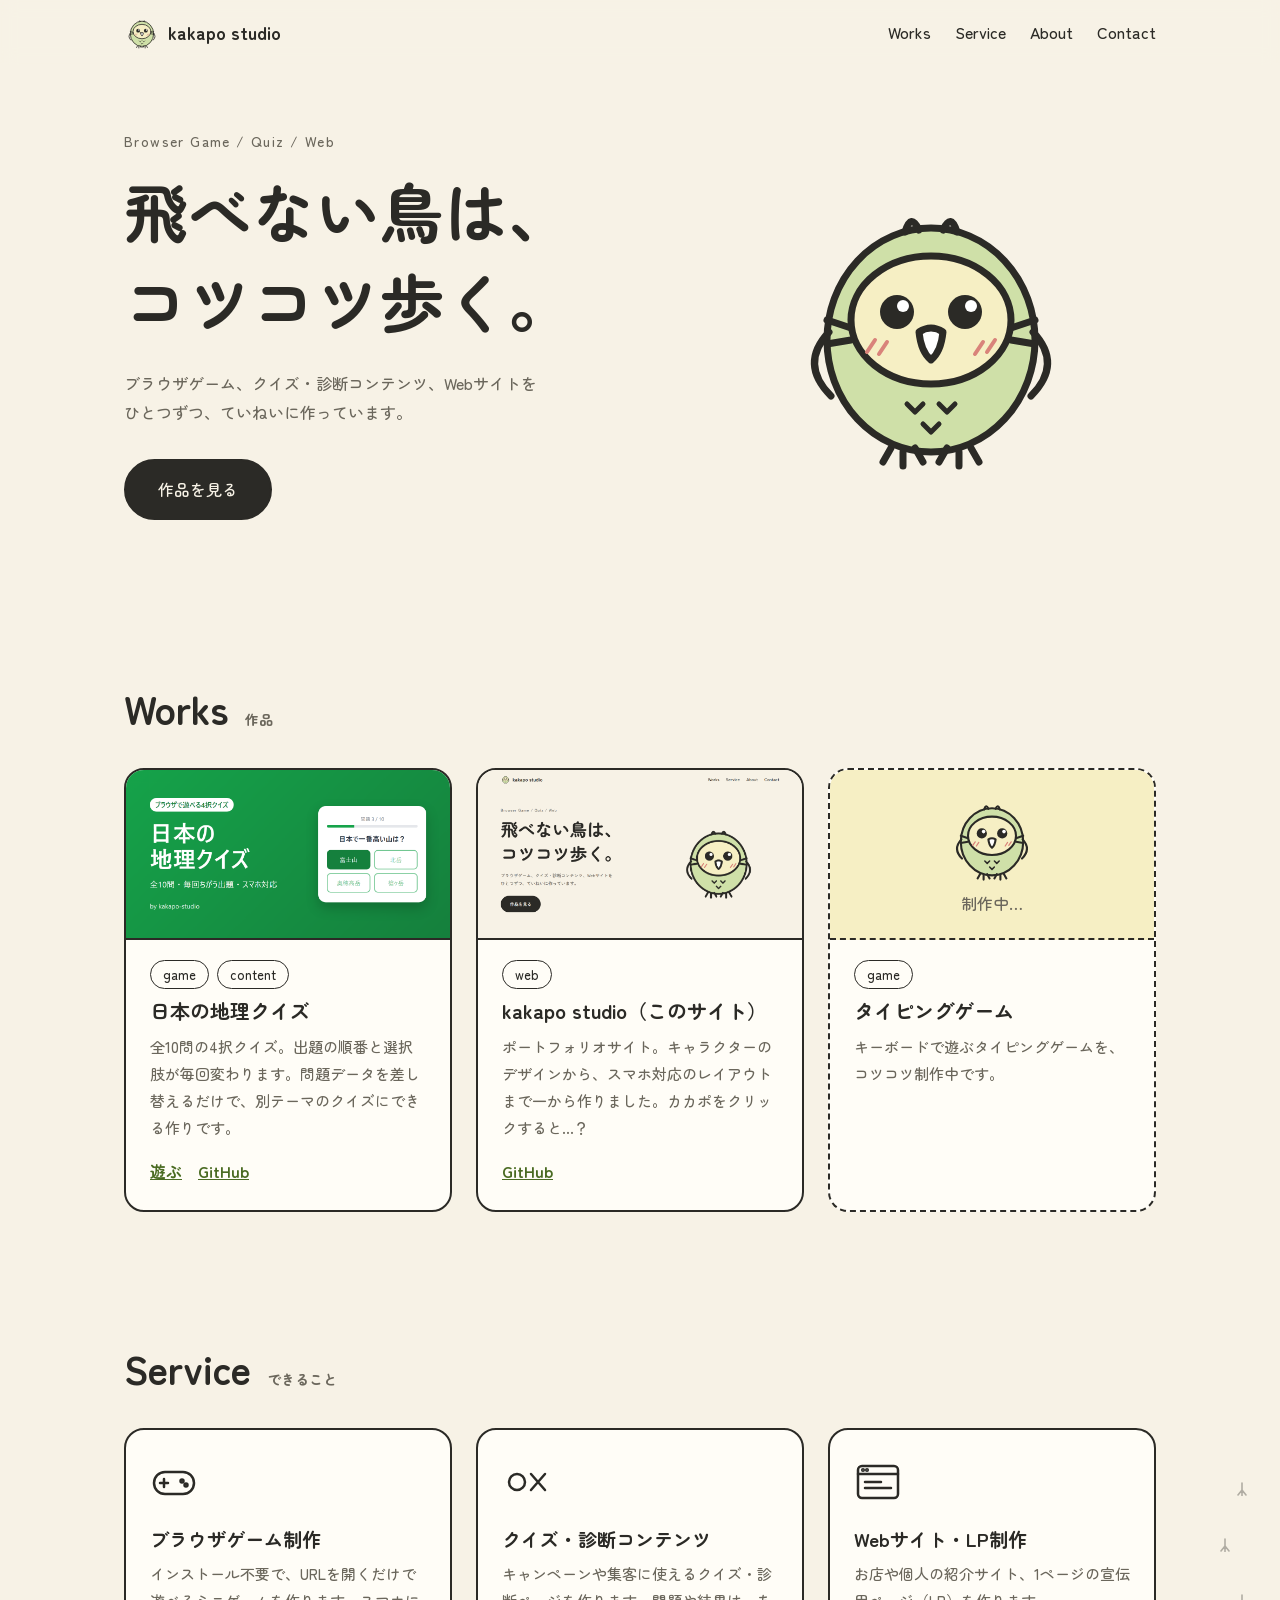
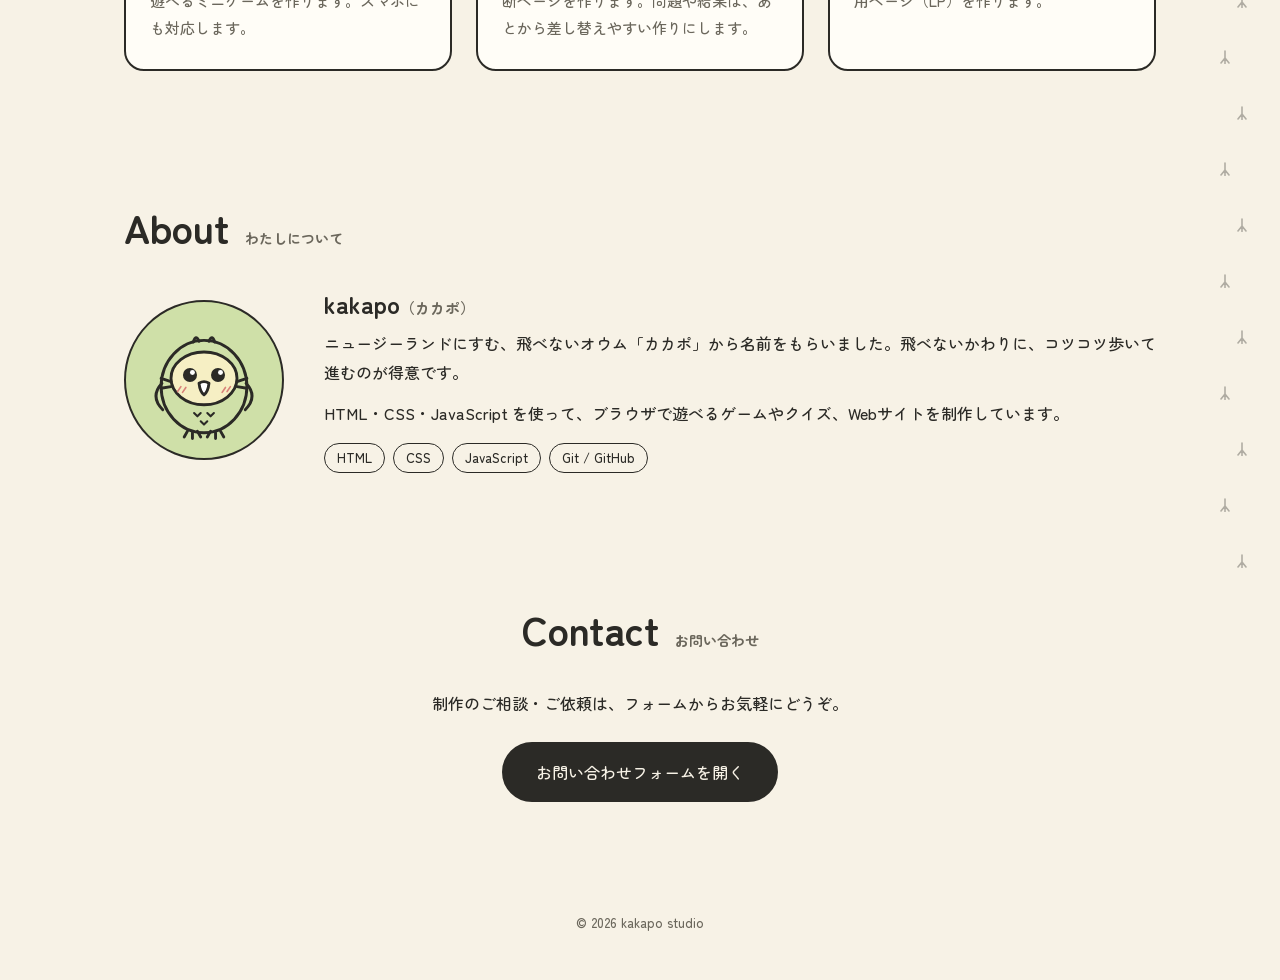
==== commit ea91df8f: "お問い合わせフォームをつなぐ" ====
--- a/index.html
+++ b/index.html
@@ -200,8 +200,8 @@
     <section class="section contact" id="contact">
       <h2 class="section-title reveal">Contact<span>お問い合わせ</span></h2>
       <p class="reveal" style="--delay: 0.1s">制作のご相談・ご依頼は、フォームからお気軽にどうぞ。</p>
-      <!-- Google フォームの URL ができたら、href="" の中に入れる -->
-      <a class="button is-disabled reveal" style="--delay: 0.2s" href="" aria-disabled="true">お問い合わせフォーム（準備中）</a>
+      <!-- target="_blank" で新しいタブで開く。rel="noopener" は安全のためのお決まり -->
+      <a class="button reveal" style="--delay: 0.2s" href="https://forms.gle/rDB3H1WMaL1Q8ucB8" target="_blank" rel="noopener">お問い合わせフォームを開く</a>
     </section>
 
   </main>
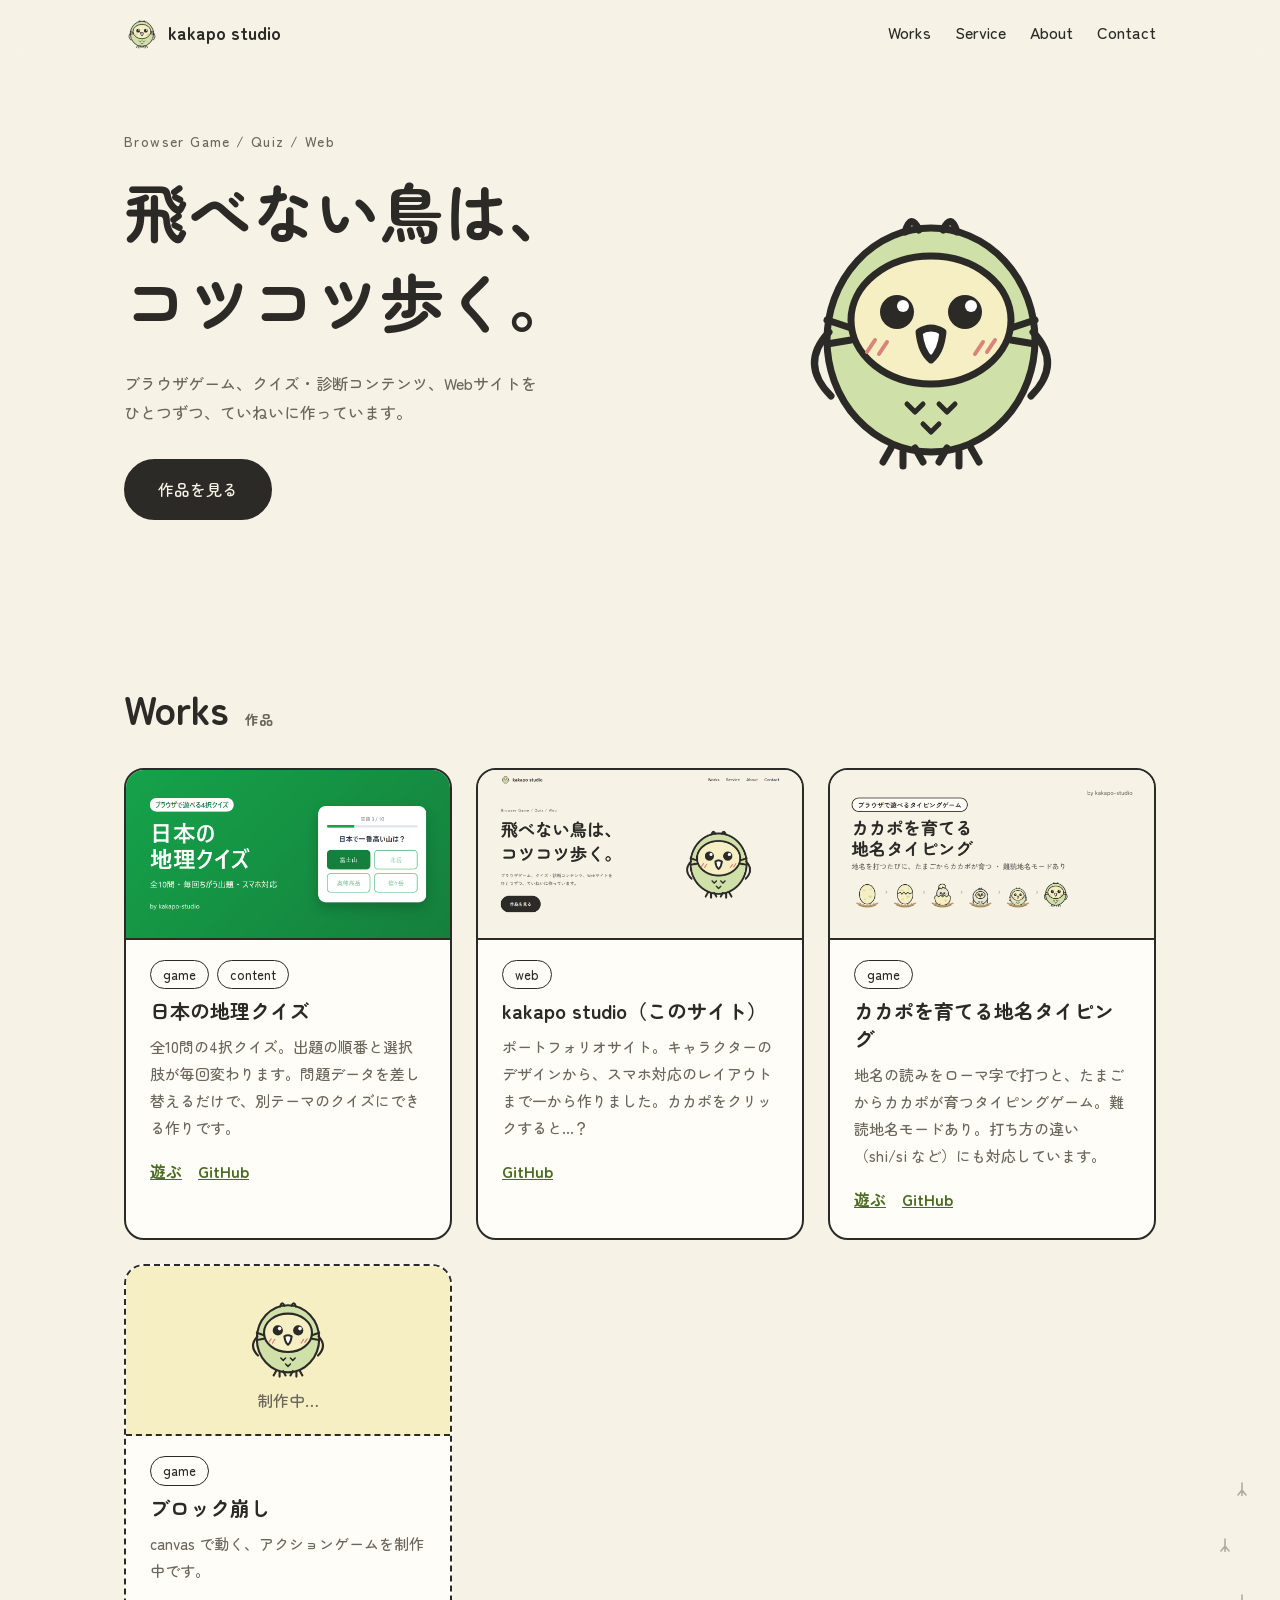
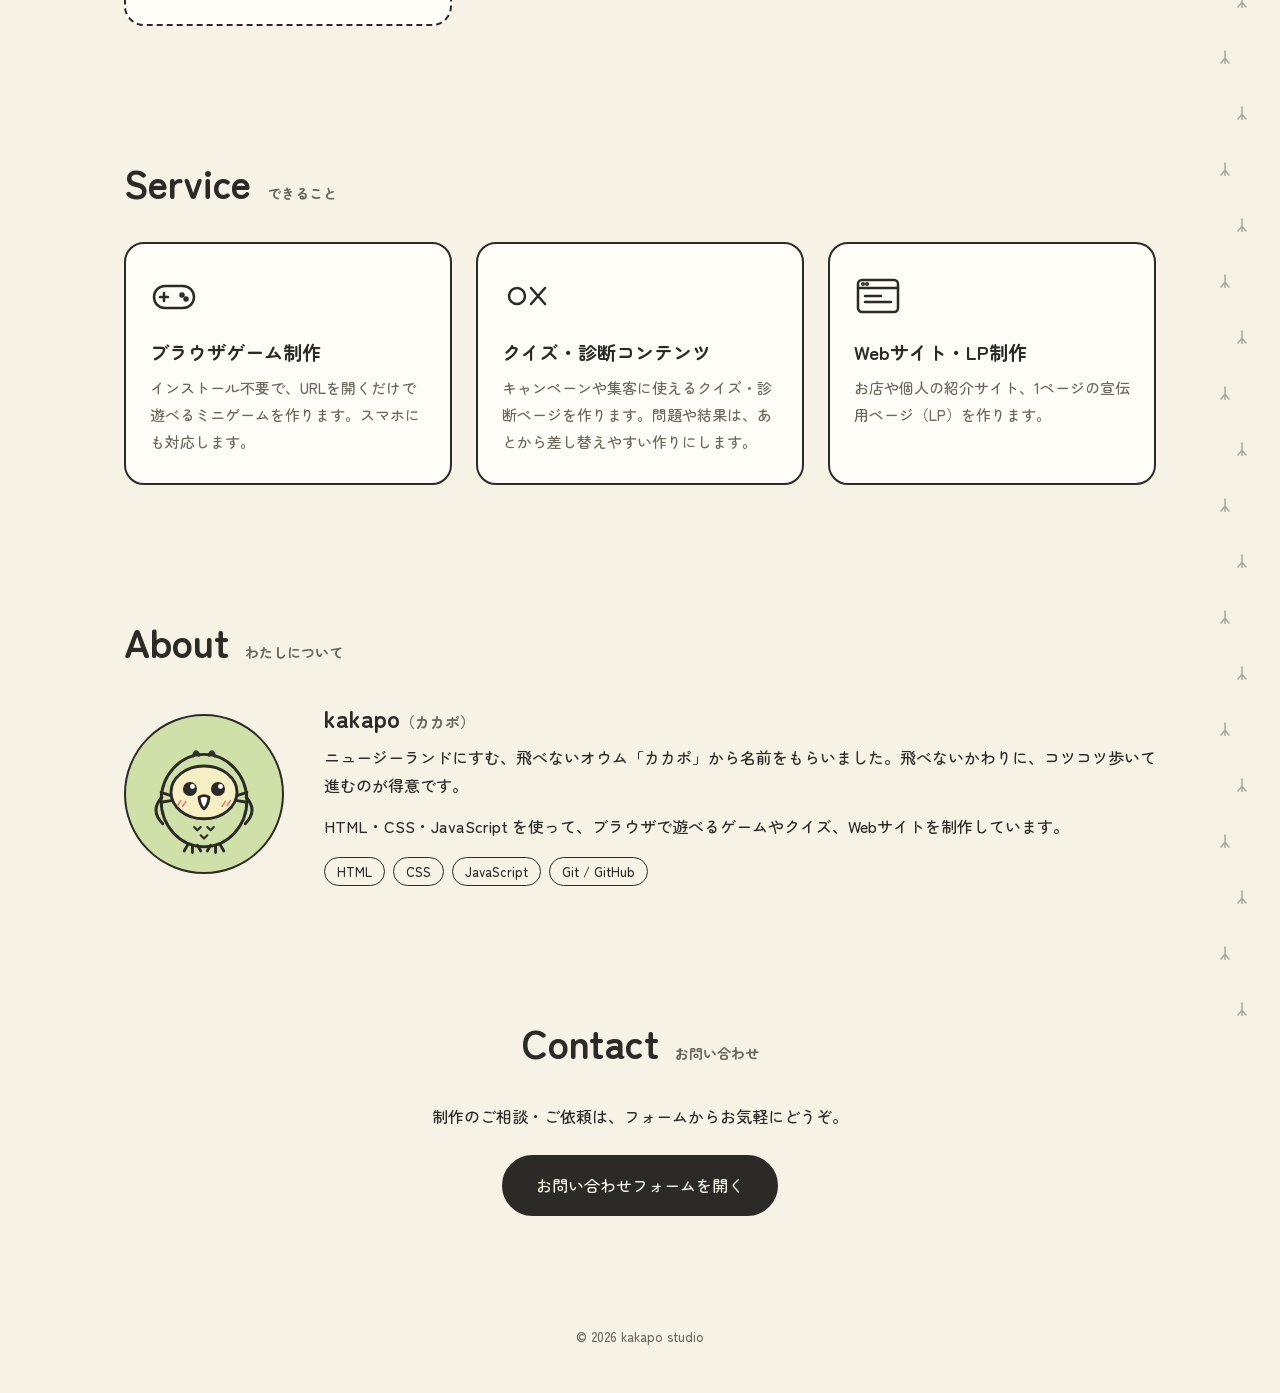
==== commit bfe88f1f: "タイピングゲームを作品に追加" ====
--- a/index.html
+++ b/index.html
@@ -120,7 +120,24 @@
           </div>
         </article>
 
-        <article class="work-card is-soon reveal" style="--delay: 0.2s">
+        <article class="work-card reveal" style="--delay: 0.2s">
+          <a class="work-thumb" href="https://kakapo-studio.github.io/typing-game/">
+            <img src="images/works/typing-game.png" alt="カカポを育てる地名タイピングの紹介画像" width="1200" height="630" loading="lazy">
+          </a>
+          <div class="work-body">
+            <ul class="tags">
+              <li>game</li>
+            </ul>
+            <h3>カカポを育てる地名タイピング</h3>
+            <p>地名の読みをローマ字で打つと、たまごからカカポが育つタイピングゲーム。難読地名モードあり。打ち方の違い（shi/si など）にも対応しています。</p>
+            <div class="work-links">
+              <a href="https://kakapo-studio.github.io/typing-game/">遊ぶ</a>
+              <a href="https://github.com/kakapo-studio/typing-game">GitHub</a>
+            </div>
+          </div>
+        </article>
+
+        <article class="work-card is-soon reveal" style="--delay: 0.3s">
           <div class="work-thumb soon-thumb">
             <img src="images/kakapo.svg" alt="" width="96" height="96">
             <p>制作中…</p>
@@ -129,8 +146,8 @@
             <ul class="tags">
               <li>game</li>
             </ul>
-            <h3>タイピングゲーム</h3>
-            <p>キーボードで遊ぶタイピングゲームを、コツコツ制作中です。</p>
+            <h3>ブロック崩し</h3>
+            <p>canvas で動く、アクションゲームを制作中です。</p>
           </div>
         </article>
 
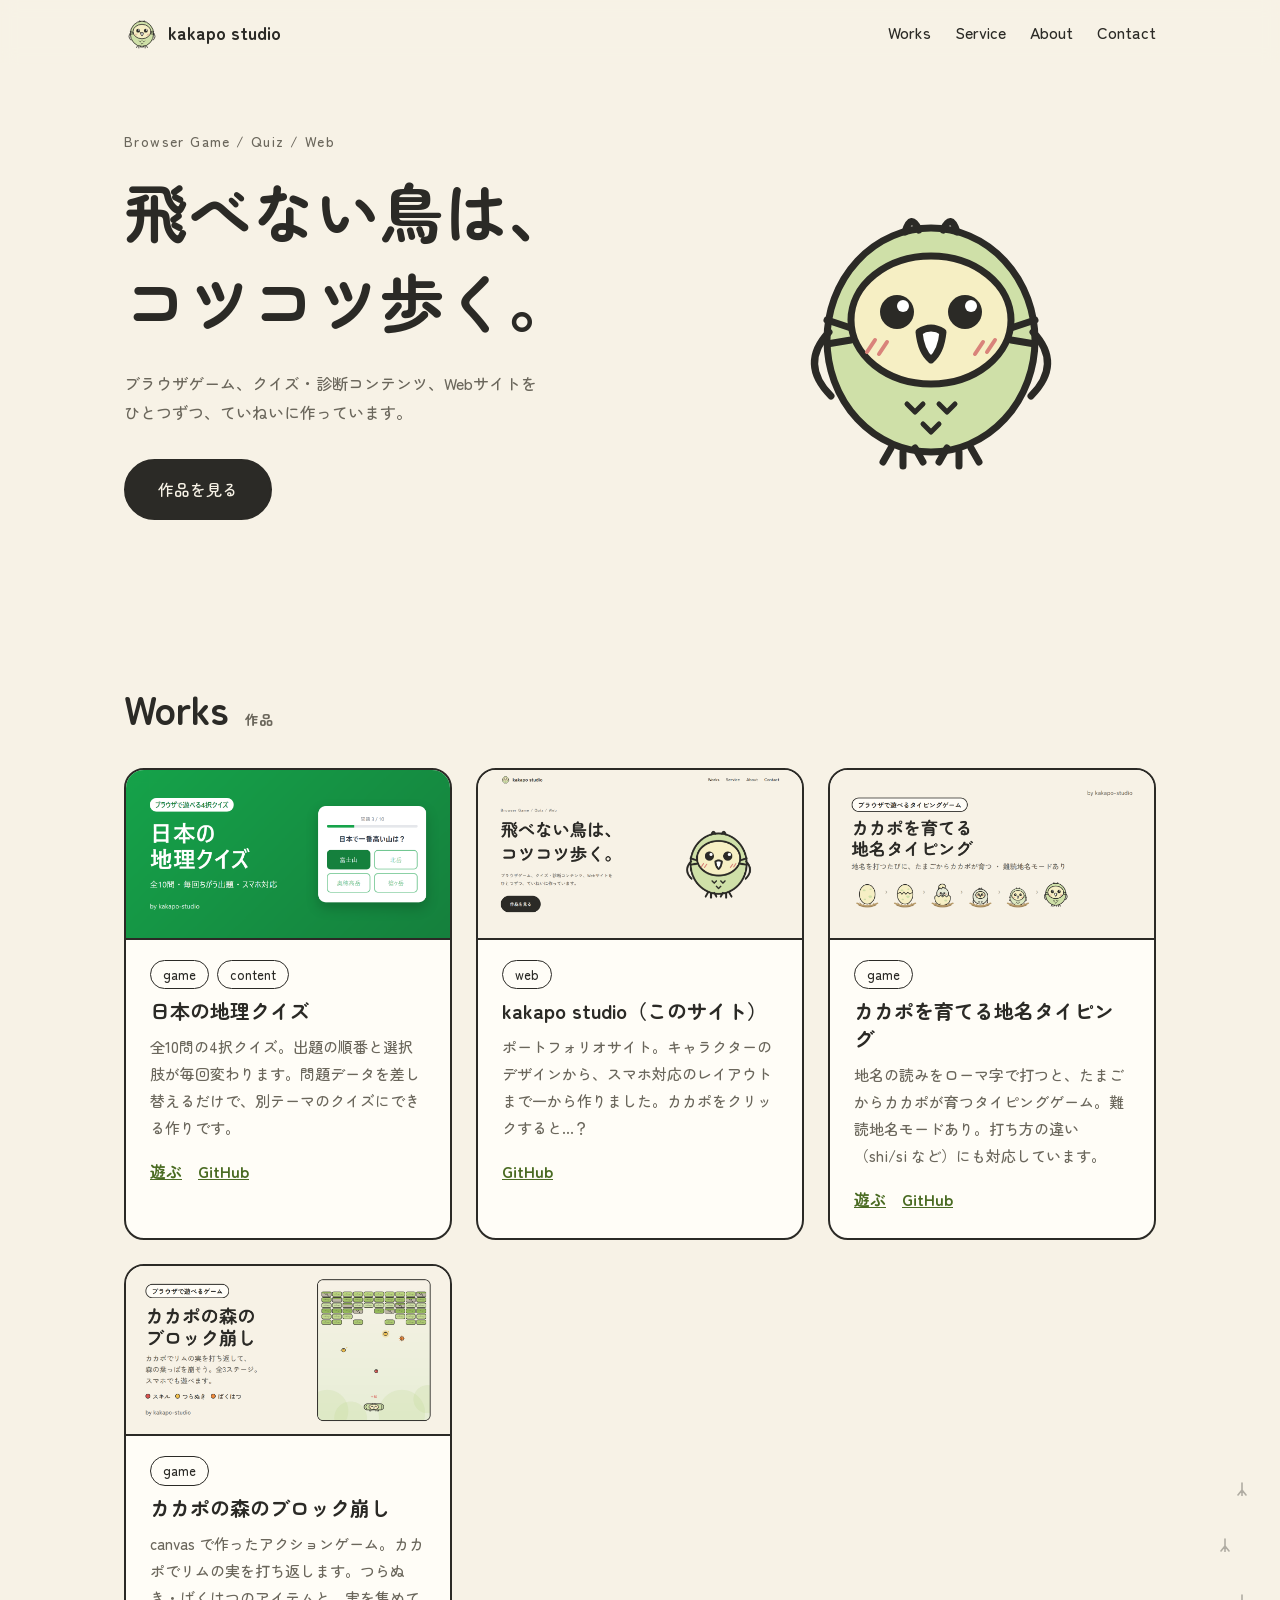
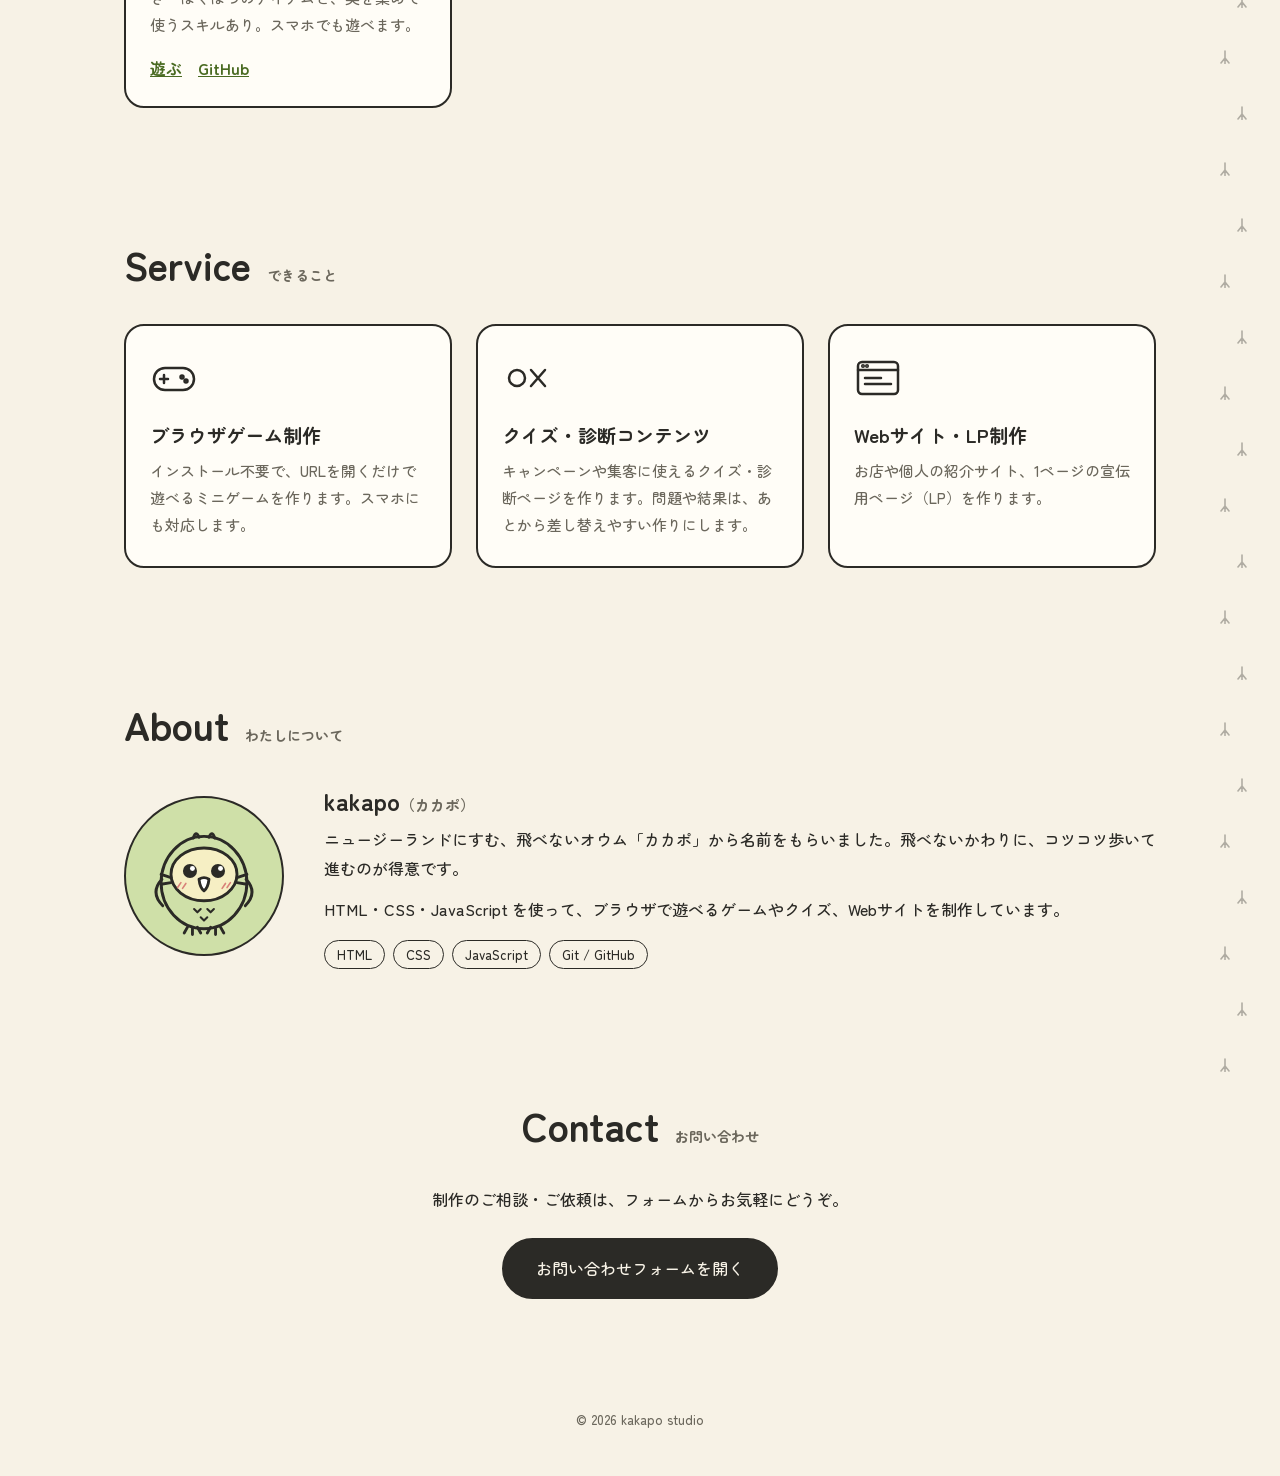
==== commit d86b3916: "ブロック崩しを作品に追加" ====
--- a/index.html
+++ b/index.html
@@ -137,17 +137,20 @@
           </div>
         </article>
 
-        <article class="work-card is-soon reveal" style="--delay: 0.3s">
-          <div class="work-thumb soon-thumb">
-            <img src="images/kakapo.svg" alt="" width="96" height="96">
-            <p>制作中…</p>
-          </div>
+        <article class="work-card reveal" style="--delay: 0.3s">
+          <a class="work-thumb" href="https://kakapo-studio.github.io/block-game/">
+            <img src="images/works/block-game.png" alt="カカポの森のブロック崩しの紹介画像" width="1200" height="630" loading="lazy">
+          </a>
           <div class="work-body">
             <ul class="tags">
               <li>game</li>
             </ul>
-            <h3>ブロック崩し</h3>
-            <p>canvas で動く、アクションゲームを制作中です。</p>
+            <h3>カカポの森のブロック崩し</h3>
+            <p>canvas で作ったアクションゲーム。カカポでリムの実を打ち返します。つらぬき・ばくはつのアイテムと、実を集めて使うスキルあり。スマホでも遊べます。</p>
+            <div class="work-links">
+              <a href="https://kakapo-studio.github.io/block-game/">遊ぶ</a>
+              <a href="https://github.com/kakapo-studio/block-game">GitHub</a>
+            </div>
           </div>
         </article>
 
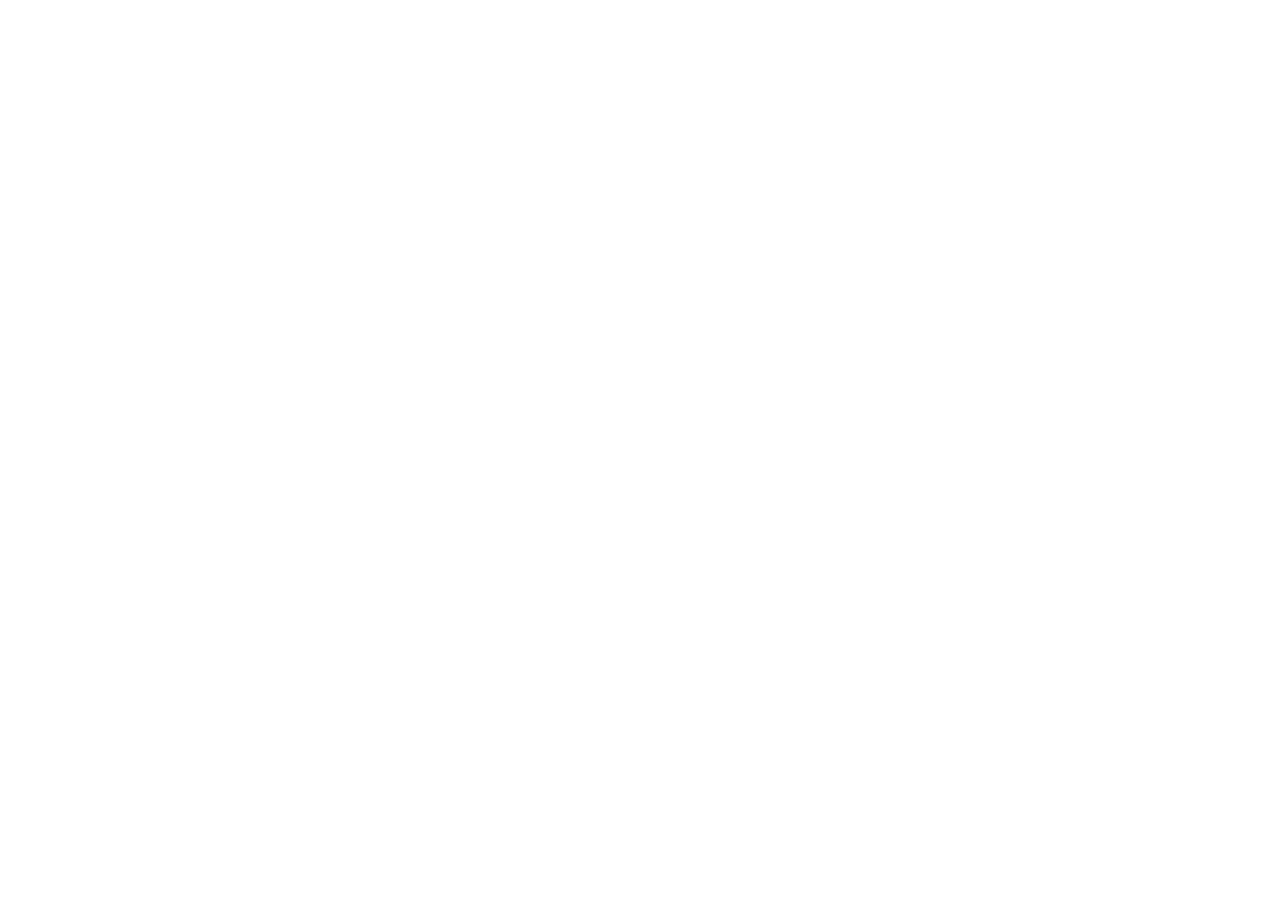
==== commit 474726be: "Redirect to kakapo-studio.com" ====
--- a/index.html
+++ b/index.html
@@ -3,238 +3,14 @@
 <head>
   <meta charset="UTF-8">
   <meta name="viewport" content="width=device-width, initial-scale=1.0">
-  <title>kakapo studio | ブラウザゲーム・クイズ・Webサイト制作</title>
-  <meta name="description" content="飛べない鳥は、コツコツ歩く。ブラウザゲーム、クイズ・診断コンテンツ、Webサイトを制作する kakapo のポートフォリオです。">
-  <link rel="icon" href="favicon.svg" type="image/svg+xml">
-
-  <!-- OGP（SNSでURLを共有したときの表示） -->
-  <meta property="og:type" content="website">
-  <meta property="og:title" content="kakapo studio">
-  <meta property="og:description" content="飛べない鳥は、コツコツ歩く。ブラウザゲーム、クイズ・診断コンテンツ、Webサイトを制作しています。">
-  <meta property="og:url" content="https://kakapo-studio.github.io/">
-  <meta property="og:image" content="https://kakapo-studio.github.io/images/ogp.png">
-  <meta name="twitter:card" content="summary_large_image">
-
-  <!-- フォント（Google Fonts・無料） -->
-  <link rel="preconnect" href="https://fonts.googleapis.com">
-  <link rel="preconnect" href="https://fonts.gstatic.com" crossorigin>
-  <link href="https://fonts.googleapis.com/css2?family=Zen+Maru+Gothic:wght@500;700&display=swap" rel="stylesheet">
-
-  <link rel="stylesheet" href="style.css">
+  <title>kakapo studio は引っ越しました</title>
+  <!-- 新しいURLへすぐ移動する（検索エンジンにも新しいURLが正式だと伝える） -->
+  <link rel="canonical" href="https://kakapo-studio.com/">
+  <meta http-equiv="refresh" content="0; url=https://kakapo-studio.com/">
+  <meta name="robots" content="noindex">
+  <script>location.replace("https://kakapo-studio.com/");</script>
 </head>
 <body>
-
-  <!-- ===== ヘッダー（画面の上に固定） ===== -->
-  <header class="site-header" id="header">
-    <a class="logo" href="#top">
-      <img src="images/kakapo.svg" alt="" width="36" height="36">
-      <span>kakapo studio</span>
-    </a>
-    <nav class="nav">
-      <a href="#works">Works</a>
-      <a href="#service">Service</a>
-      <a href="#about">About</a>
-      <a href="#contact">Contact</a>
-    </nav>
-  </header>
-
-  <main>
-
-    <!-- ===== トップ ===== -->
-    <section class="hero" id="top">
-      <div class="hero-text">
-        <p class="hero-label">Browser Game / Quiz / Web</p>
-        <h1>飛べない鳥は、<br>コツコツ歩く。</h1>
-        <p class="hero-lead">ブラウザゲーム、クイズ・診断コンテンツ、Webサイトを<br class="pc-only">ひとつずつ、ていねいに作っています。</p>
-        <a class="button" href="#works">作品を見る</a>
-      </div>
-
-      <div class="hero-kakapo">
-        <p class="bubble" id="bubble" aria-live="polite"></p>
-        <button class="kakapo-button" id="kakapo" type="button" aria-label="カカポをつつく">
-          <svg viewBox="0 0 160 160" aria-hidden="true">
-            <ellipse cx="80" cy="88" rx="52" ry="56" fill="#cfe0a8"/>
-            <ellipse cx="80" cy="78" rx="40" ry="32" fill="#f6efc4"/>
-            <path d="M74 84 Q80 80 86 84 Q85 94 80 98 Q75 94 74 84 Z" fill="#ffffff"/>
-            <g fill="none" stroke="#2b2a26" stroke-width="3.5" stroke-linecap="round" stroke-linejoin="round">
-              <path d="M60 142 l-4 7 M66 144 v7 M72 142 l4 7 M88 142 l-4 7 M94 144 v7 M100 142 l4 7"/>
-              <ellipse cx="80" cy="88" rx="52" ry="56"/>
-              <path d="M29 84 Q14 100 30 116 M131 84 Q146 100 130 116"/>
-              <path d="M67 34 Q70 24 74 33 M86 33 Q90 24 93 34"/>
-              <ellipse cx="80" cy="78" rx="40" ry="32"/>
-              <path d="M40 82 L28 78 M40 88 L28 90 M120 82 L132 78 M120 88 L132 90"/>
-              <path d="M74 84 Q80 80 86 84 Q85 94 80 98 Q75 94 74 84 Z"/>
-              <path d="M68 120 l4 4 l4 -4 M84 120 l4 4 l4 -4 M76 130 l4 4 l4 -4" stroke-width="2.5"/>
-              <path d="M48 94 l4 -6 M54 95 l4 -6 M102 95 l4 -6 M108 94 l4 -6" stroke="#d9837a" stroke-width="2"/>
-            </g>
-            <g class="eyes">
-              <circle cx="63" cy="74" r="8.5" fill="#2b2a26"/>
-              <circle cx="97" cy="74" r="8.5" fill="#2b2a26"/>
-              <circle cx="66" cy="71" r="3" fill="#ffffff"/>
-              <circle cx="100" cy="71" r="3" fill="#ffffff"/>
-            </g>
-          </svg>
-        </button>
-      </div>
-    </section>
-
-    <!-- ===== 作品 ===== -->
-    <!-- class="reveal" が付いたものは、スクロールで見えたときにふわっと現れる -->
-    <!-- style="--delay: 0.1s" は、現れるまでの待ち時間（時間差をつけるため） -->
-    <section class="section" id="works">
-      <h2 class="section-title reveal">Works<span>作品</span></h2>
-
-      <div class="works-grid">
-
-        <article class="work-card reveal">
-          <a class="work-thumb" href="https://kakapo-studio.github.io/quiz-game/">
-            <img src="images/works/quiz-game.png" alt="日本の地理クイズの紹介画像" width="1200" height="630" loading="lazy">
-          </a>
-          <div class="work-body">
-            <ul class="tags">
-              <li>game</li>
-              <li>content</li>
-            </ul>
-            <h3>日本の地理クイズ</h3>
-            <p>全10問の4択クイズ。出題の順番と選択肢が毎回変わります。問題データを差し替えるだけで、別テーマのクイズにできる作りです。</p>
-            <div class="work-links">
-              <a href="https://kakapo-studio.github.io/quiz-game/">遊ぶ</a>
-              <a href="https://github.com/kakapo-studio/quiz-game">GitHub</a>
-            </div>
-          </div>
-        </article>
-
-        <article class="work-card reveal" style="--delay: 0.1s">
-          <a class="work-thumb" href="#top">
-            <img src="images/works/portfolio.png" alt="kakapo studio のトップページ" width="1200" height="630" loading="lazy">
-          </a>
-          <div class="work-body">
-            <ul class="tags">
-              <li>web</li>
-            </ul>
-            <h3>kakapo studio（このサイト）</h3>
-            <p>ポートフォリオサイト。キャラクターのデザインから、スマホ対応のレイアウトまで一から作りました。カカポをクリックすると…？</p>
-            <div class="work-links">
-              <a href="https://github.com/kakapo-studio/kakapo-studio.github.io">GitHub</a>
-            </div>
-          </div>
-        </article>
-
-        <article class="work-card reveal" style="--delay: 0.2s">
-          <a class="work-thumb" href="https://kakapo-studio.github.io/typing-game/">
-            <img src="images/works/typing-game.png" alt="カカポを育てる地名タイピングの紹介画像" width="1200" height="630" loading="lazy">
-          </a>
-          <div class="work-body">
-            <ul class="tags">
-              <li>game</li>
-            </ul>
-            <h3>カカポを育てる地名タイピング</h3>
-            <p>地名の読みをローマ字で打つと、たまごからカカポが育つタイピングゲーム。難読地名モードあり。打ち方の違い（shi/si など）にも対応しています。</p>
-            <div class="work-links">
-              <a href="https://kakapo-studio.github.io/typing-game/">遊ぶ</a>
-              <a href="https://github.com/kakapo-studio/typing-game">GitHub</a>
-            </div>
-          </div>
-        </article>
-
-        <article class="work-card reveal" style="--delay: 0.3s">
-          <a class="work-thumb" href="https://kakapo-studio.github.io/block-game/">
-            <img src="images/works/block-game.png" alt="カカポの森のブロック崩しの紹介画像" width="1200" height="630" loading="lazy">
-          </a>
-          <div class="work-body">
-            <ul class="tags">
-              <li>game</li>
-            </ul>
-            <h3>カカポの森のブロック崩し</h3>
-            <p>canvas で作ったアクションゲーム。カカポでリムの実を打ち返します。つらぬき・ばくはつのアイテムと、実を集めて使うスキルあり。スマホでも遊べます。</p>
-            <div class="work-links">
-              <a href="https://kakapo-studio.github.io/block-game/">遊ぶ</a>
-              <a href="https://github.com/kakapo-studio/block-game">GitHub</a>
-            </div>
-          </div>
-        </article>
-
-      </div>
-    </section>
-
-    <!-- ===== できること ===== -->
-    <section class="section" id="service">
-      <h2 class="section-title reveal">Service<span>できること</span></h2>
-
-      <div class="service-grid">
-        <div class="service-card reveal">
-          <svg class="service-icon" viewBox="0 0 48 48" aria-hidden="true">
-            <rect x="4" y="14" width="40" height="22" rx="11"/>
-            <path d="M14 21 v8 M10 25 h8"/>
-            <circle cx="32" cy="23" r="1.5"/>
-            <circle cx="36" cy="27" r="1.5"/>
-          </svg>
-          <h3>ブラウザゲーム制作</h3>
-          <p>インストール不要で、URLを開くだけで遊べるミニゲームを作ります。スマホにも対応します。</p>
-        </div>
-
-        <div class="service-card reveal" style="--delay: 0.1s">
-          <svg class="service-icon" viewBox="0 0 48 48" aria-hidden="true">
-            <circle cx="15" cy="24" r="8"/>
-            <path d="M29 16 l14 16 M43 16 l-14 16"/>
-          </svg>
-          <h3>クイズ・診断コンテンツ</h3>
-          <p>キャンペーンや集客に使えるクイズ・診断ページを作ります。問題や結果は、あとから差し替えやすい作りにします。</p>
-        </div>
-
-        <div class="service-card reveal" style="--delay: 0.2s">
-          <svg class="service-icon" viewBox="0 0 48 48" aria-hidden="true">
-            <rect x="4" y="8" width="40" height="32" rx="4"/>
-            <path d="M4 16 h40"/>
-            <circle cx="9" cy="12" r="0.8"/>
-            <circle cx="13" cy="12" r="0.8"/>
-            <path d="M11 24 h16 M11 30 h26"/>
-          </svg>
-          <h3>Webサイト・LP制作</h3>
-          <p>お店や個人の紹介サイト、1ページの宣伝用ページ（LP）を作ります。</p>
-        </div>
-      </div>
-    </section>
-
-    <!-- ===== 自己紹介 ===== -->
-    <section class="section" id="about">
-      <h2 class="section-title reveal">About<span>わたしについて</span></h2>
-
-      <div class="about reveal">
-        <img class="about-icon" src="images/kakapo.svg" alt="kakapo のアイコン" width="160" height="160">
-        <div class="about-text">
-          <h3>kakapo<span>（カカポ）</span></h3>
-          <p>ニュージーランドにすむ、飛べないオウム「カカポ」から名前をもらいました。飛べないかわりに、コツコツ歩いて進むのが得意です。</p>
-          <p>HTML・CSS・JavaScript を使って、ブラウザで遊べるゲームやクイズ、Webサイトを制作しています。</p>
-          <ul class="skills">
-            <li>HTML</li>
-            <li>CSS</li>
-            <li>JavaScript</li>
-            <li>Git / GitHub</li>
-          </ul>
-        </div>
-      </div>
-    </section>
-
-    <!-- ===== お問い合わせ ===== -->
-    <section class="section contact" id="contact">
-      <h2 class="section-title reveal">Contact<span>お問い合わせ</span></h2>
-      <p class="reveal" style="--delay: 0.1s">制作のご相談・ご依頼は、フォームからお気軽にどうぞ。</p>
-      <!-- target="_blank" で新しいタブで開く。rel="noopener" は安全のためのお決まり -->
-      <a class="button reveal" style="--delay: 0.2s" href="https://forms.gle/rDB3H1WMaL1Q8ucB8" target="_blank" rel="noopener">お問い合わせフォームを開く</a>
-    </section>
-
-  </main>
-
-  <footer class="site-footer">
-    <p>&copy; 2026 kakapo studio</p>
-  </footer>
-
-  <!-- ===== スクロールで歩くカカポと足跡（飾りなので読み上げない） ===== -->
-  <div class="walk-track" id="walkTrack" aria-hidden="true">
-    <img class="walker" id="walker" src="images/kakapo.svg" alt="" width="44" height="44">
-  </div>
-
-  <script src="script.js"></script>
+  <p>kakapo studio は <a href="https://kakapo-studio.com/">https://kakapo-studio.com/</a> に引っ越しました。</p>
 </body>
 </html>
